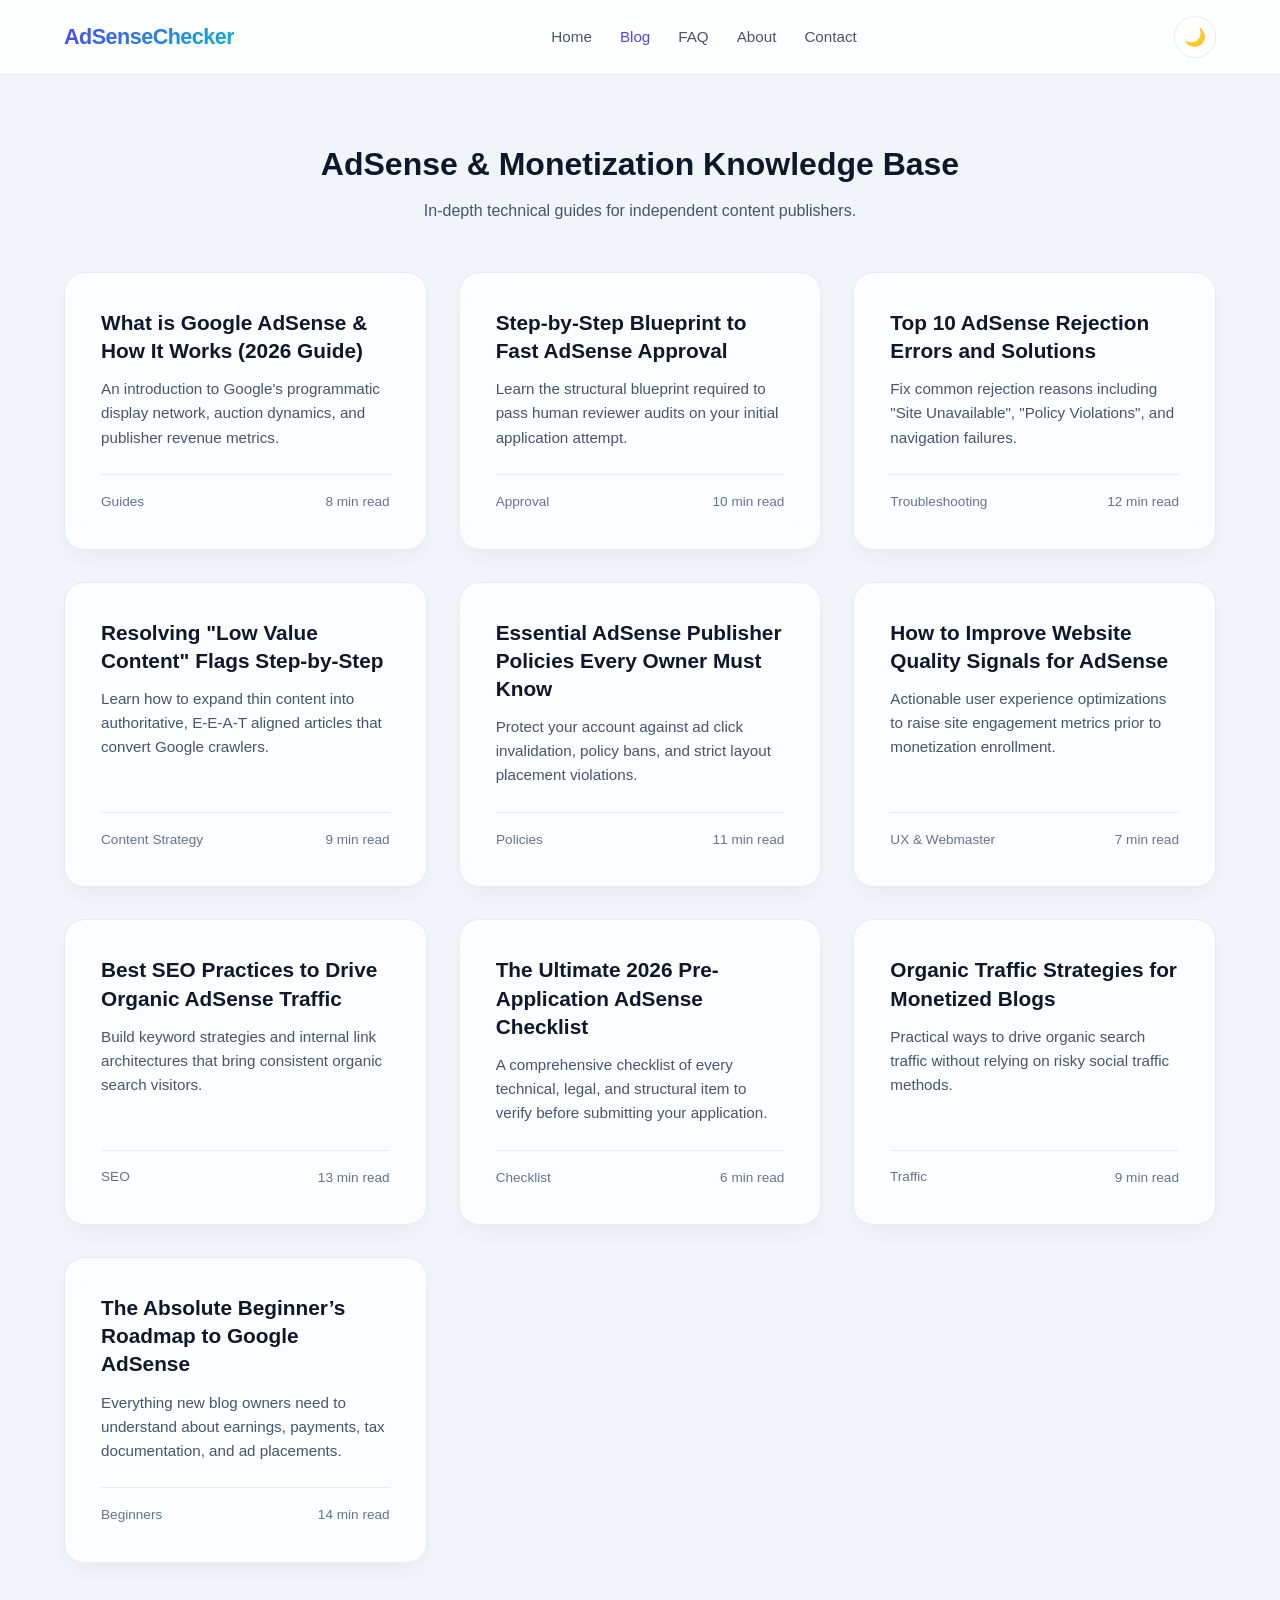
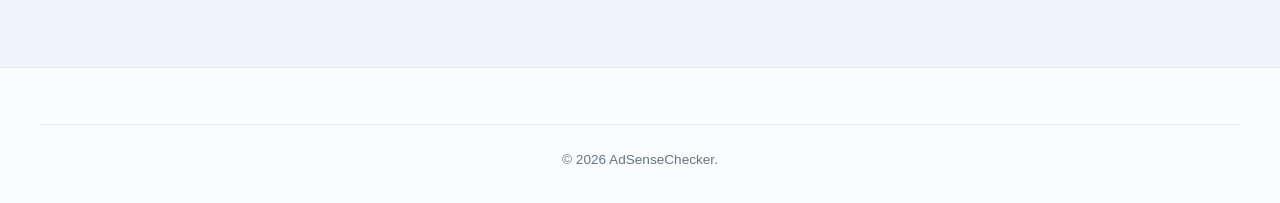
==== blog/index.html @ ef90d0b4 "Create index.html" ====
<!DOCTYPE html>
<html lang="en" data-theme="light">
<head>
  <meta charset="UTF-8">
  <meta name="viewport" content="width=device-width, initial-scale=1.0">
  <title>AdSense & SEO Knowledge Base - Publisher Guides</title>
  <meta name="description" content="In-depth tutorials, policy breakdowns, and technical SEO strategies to help website owners gain and maintain Google AdSense monetization.">
  <link rel="canonical" href="https://yourusername.github.io/google-adsense-checker/blog/index.html">
  <link rel="stylesheet" href="../css/main.css">
</head>
<body>
  <header class="navbar">
    <div class="container nav-container">
      <a href="../index.html" class="logo">AdSenseChecker</a>
      <ul class="nav-links" id="navLinks">
        <li><a href="../index.html">Home</a></li>
        <li><a href="index.html" class="active">Blog</a></li>
        <li><a href="../faq.html">FAQ</a></li>
        <li><a href="../about.html">About</a></li>
        <li><a href="../contact.html">Contact</a></li>
      </ul>
      <div class="nav-actions"><button id="themeToggle" class="theme-toggle">🌙</button></div>
    </div>
  </header>

  <main class="container" style="padding: 4rem 1.5rem;">
    <h1 style="text-align: center; margin-bottom: 0.5rem;">AdSense & Monetization Knowledge Base</h1>
    <p style="text-align: center; color: var(--text-muted); margin-bottom: 3rem;">In-depth technical guides for independent content publishers.</p>

    <div class="blog-grid">

      <article class="glass-card blog-card">
        <div>
          <h3><a href="what-is-google-adsense.html">What is Google AdSense & How It Works (2026 Guide)</a></h3>
          <p>An introduction to Google's programmatic display network, auction dynamics, and publisher revenue metrics.</p>
        </div>
        <div class="meta-info"><span>Guides</span><span>8 min read</span></div>
      </article>

      <article class="glass-card blog-card">
        <div>
          <h3><a href="how-to-get-adsense-approval.html">Step-by-Step Blueprint to Fast AdSense Approval</a></h3>
          <p>Learn the structural blueprint required to pass human reviewer audits on your initial application attempt.</p>
        </div>
        <div class="meta-info"><span>Approval</span><span>10 min read</span></div>
      </article>

      <article class="glass-card blog-card">
        <div>
          <h3><a href="common-adsense-rejection-reasons.html">Top 10 AdSense Rejection Errors and Solutions</a></h3>
          <p>Fix common rejection reasons including "Site Unavailable", "Policy Violations", and navigation failures.</p>
        </div>
        <div class="meta-info"><span>Troubleshooting</span><span>12 min read</span></div>
      </article>

      <article class="glass-card blog-card">
        <div>
          <h3><a href="low-value-content-explained.html">Resolving "Low Value Content" Flags Step-by-Step</a></h3>
          <p>Learn how to expand thin content into authoritative, E-E-A-T aligned articles that convert Google crawlers.</p>
        </div>
        <div class="meta-info"><span>Content Strategy</span><span>9 min read</span></div>
      </article>

      <article class="glass-card blog-card">
        <div>
          <h3><a href="google-adsense-policies.html">Essential AdSense Publisher Policies Every Owner Must Know</a></h3>
          <p>Protect your account against ad click invalidation, policy bans, and strict layout placement violations.</p>
        </div>
        <div class="meta-info"><span>Policies</span><span>11 min read</span></div>
      </article>

      <article class="glass-card blog-card">
        <div>
          <h3><a href="improve-website-quality.html">How to Improve Website Quality Signals for AdSense</a></h3>
          <p>Actionable user experience optimizations to raise site engagement metrics prior to monetization enrollment.</p>
        </div>
        <div class="meta-info"><span>UX & Webmaster</span><span>7 min read</span></div>
      </article>

      <article class="glass-card blog-card">
        <div>
          <h3><a href="best-seo-practices.html">Best SEO Practices to Drive Organic AdSense Traffic</a></h3>
          <p>Build keyword strategies and internal link architectures that bring consistent organic search visitors.</p>
        </div>
        <div class="meta-info"><span>SEO</span><span>13 min read</span></div>
      </article>

      <article class="glass-card blog-card">
        <div>
          <h3><a href="adsense-approval-checklist.html">The Ultimate 2026 Pre-Application AdSense Checklist</a></h3>
          <p>A comprehensive checklist of every technical, legal, and structural item to verify before submitting your application.</p>
        </div>
        <div class="meta-info"><span>Checklist</span><span>6 min read</span></div>
      </article>

      <article class="glass-card blog-card">
        <div>
          <h3><a href="website-traffic-tips.html">Organic Traffic Strategies for Monetized Blogs</a></h3>
          <p>Practical ways to drive organic search traffic without relying on risky social traffic methods.</p>
        </div>
        <div class="meta-info"><span>Traffic</span><span>9 min read</span></div>
      </article>

      <article class="glass-card blog-card">
        <div>
          <h3><a href="beginners-guide-to-adsense.html">The Absolute Beginner’s Roadmap to Google AdSense</a></h3>
          <p>Everything new blog owners need to understand about earnings, payments, tax documentation, and ad placements.</p>
        </div>
        <div class="meta-info"><span>Beginners</span><span>14 min read</span></div>
      </article>

    </div>
  </main>

  <footer><div class="container footer-bottom"><p>&copy; 2026 AdSenseChecker.</p></div></footer>
  <script src="../js/app.js"></script>
</body>
</html>
---- css/main.css ----
/* ==========================================================================
   Design Token Engine & CSS Variables
   ========================================================================== */
:root {
  --font-sans: -apple-system, BlinkMacSystemFont, "Segoe UI", Roboto, Oxygen, Ubuntu, Cantarell, "Open Sans", "Helvetica Neue", sans-serif;
  --font-mono: "SFMono-Regular", Consolas, "Liberation Mono", Menlo, Courier, monospace;

  /* Light Theme Palette */
  --bg-body: #f1f5f9;
  --bg-card: rgba(255, 255, 255, 0.75);
  --bg-card-hover: rgba(255, 255, 255, 0.9);
  --bg-glass-nav: rgba(255, 255, 255, 0.85);
  --border-color: rgba(226, 232, 240, 0.8);
  --border-accent: rgba(99, 102, 241, 0.3);

  --text-main: #0f172a;
  --text-muted: #475569;
  --text-subtle: #64748b;

  --primary: #4f46e5;
  --primary-hover: #4338ca;
  --primary-glow: rgba(79, 70, 229, 0.25);
  --accent-gradient: linear-gradient(135deg, #4f46e5 0%, #06b6d4 100%);
  --accent-gradient-hover: linear-gradient(135deg, #4338ca 0%, #0891b2 100%);

  /* Indicator Colors */
  --color-success: #10b981;
  --color-warning: #f59e0b;
  --color-danger: #ef4444;

  /* Glassmorphism Specs */
  --backdrop-blur: blur(16px);
  --shadow-sm: 0 2px 4px 0 rgba(0, 0, 0, 0.05);
  --shadow-md: 0 10px 25px -5px rgba(0, 0, 0, 0.05), 0 8px 10px -6px rgba(0, 0, 0, 0.01);
  --shadow-lg: 0 20px 30px -10px rgba(0, 0, 0, 0.07);
  --radius-sm: 0.375rem;
  --radius-md: 0.75rem;
  --radius-lg: 1.25rem;
  --radius-full: 9999px;
}

[data-theme="dark"] {
  --bg-body: #090d16;
  --bg-card: rgba(17, 24, 39, 0.65);
  --bg-card-hover: rgba(31, 41, 55, 0.85);
  --bg-glass-nav: rgba(15, 23, 42, 0.85);
  --border-color: rgba(255, 255, 255, 0.08);
  --border-accent: rgba(129, 140, 248, 0.3);

  --text-main: #f8fafc;
  --text-muted: #cbd5e1;
  --text-subtle: #94a3b8;

  --primary: #6366f1;
  --primary-hover: #818cf8;
  --primary-glow: rgba(99, 102, 241, 0.35);
  --accent-gradient: linear-gradient(135deg, #6366f1 0%, #22d3ee 100%);
  --shadow-md: 0 10px 25px -5px rgba(0, 0, 0, 0.5);
  --shadow-lg: 0 20px 30px -10px rgba(0, 0, 0, 0.6);
}

/* ==========================================================================
   Global Reset & Layout Foundations
   ========================================================================== */
*, *::before, *::after {
  box-sizing: border-box;
  margin: 0;
  padding: 0;
}

html {
  scroll-behavior: smooth;
  font-size: 16px;
}

body {
  font-family: var(--font-sans);
  background-color: var(--bg-body);
  color: var(--text-main);
  line-height: 1.6;
  min-height: 100vh;
  display: flex;
  flex-direction: column;
  transition: background-color 0.3s ease, color 0.3s ease;
  overflow-x: hidden;
}

.container {
  width: 100%;
  max-width: 1200px;
  margin: 0 auto;
  padding: 0 1.5rem;
}

/* ==========================================================================
   Glassmorphism Component Library
   ========================================================================== */
.glass-card {
  background: var(--bg-card);
  backdrop-filter: var(--backdrop-blur);
  -webkit-backdrop-filter: var(--backdrop-blur);
  border: 1px solid var(--border-color);
  border-radius: var(--radius-lg);
  box-shadow: var(--shadow-md);
  padding: 2.25rem;
  transition: transform 0.3s cubic-bezier(0.4, 0, 0.2, 1), box-shadow 0.3s ease, border-color 0.3s ease;
}

.glass-card:hover {
  border-color: var(--border-accent);
}

.btn-primary {
  display: inline-flex;
  align-items: center;
  justify-content: center;
  gap: 0.5rem;
  background: var(--accent-gradient);
  color: #ffffff;
  border: none;
  padding: 0.85rem 1.75rem;
  font-weight: 600;
  font-size: 1rem;
  border-radius: var(--radius-md);
  cursor: pointer;
  box-shadow: 0 4px 14px var(--primary-glow);
  text-decoration: none;
  transition: all 0.25s ease;
}

.btn-primary:hover {
  transform: translateY(-2px);
  box-shadow: 0 6px 20px var(--primary-glow);
  opacity: 0.95;
}

.btn-secondary {
  display: inline-flex;
  align-items: center;
  justify-content: center;
  background: transparent;
  color: var(--text-main);
  border: 1px solid var(--border-color);
  padding: 0.85rem 1.75rem;
  font-weight: 600;
  font-size: 1rem;
  border-radius: var(--radius-md);
  cursor: pointer;
  text-decoration: none;
  transition: all 0.25s ease;
}

.btn-secondary:hover {
  background: var(--bg-card-hover);
  border-color: var(--primary);
  color: var(--primary);
}

/* ==========================================================================
   Header & Navigation Module
   ========================================================================== */
.navbar {
  position: sticky;
  top: 0;
  z-index: 1000;
  background: var(--bg-glass-nav);
  backdrop-filter: var(--backdrop-blur);
  -webkit-backdrop-filter: var(--backdrop-blur);
  border-bottom: 1px solid var(--border-color);
  padding: 1rem 0;
}

.nav-container {
  display: flex;
  justify-content: space-between;
  align-items: center;
}

.logo {
  font-size: 1.35rem;
  font-weight: 800;
  letter-spacing: -0.025em;
  background: var(--accent-gradient);
  -webkit-background-clip: text;
  -webkit-text-fill-color: transparent;
  text-decoration: none;
  display: flex;
  align-items: center;
  gap: 0.5rem;
}

.nav-links {
  display: flex;
  gap: 1.75rem;
  list-style: none;
  align-items: center;
}

.nav-links a {
  color: var(--text-muted);
  text-decoration: none;
  font-weight: 500;
  font-size: 0.95rem;
  transition: color 0.2s ease;
}

.nav-links a:hover,
.nav-links a.active {
  color: var(--primary);
}

.nav-actions {
  display: flex;
  align-items: center;
  gap: 1rem;
}

.theme-toggle {
  background: var(--bg-card);
  border: 1px solid var(--border-color);
  width: 42px;
  height: 42px;
  border-radius: var(--radius-full);
  cursor: pointer;
  display: flex;
  align-items: center;
  justify-content: center;
  color: var(--text-main);
  font-size: 1.1rem;
  transition: all 0.2s ease;
}

.theme-toggle:hover {
  border-color: var(--primary);
}

.mobile-menu-btn {
  display: none;
  background: none;
  border: none;
  font-size: 1.5rem;
  color: var(--text-main);
  cursor: pointer;
}

/* Mobile Drawer Overlay */
@media (max-width: 868px) {
  .mobile-menu-btn { display: block; }
  .nav-links {
    position: fixed;
    top: 65px;
    left: 0;
    right: 0;
    background: var(--bg-body);
    border-bottom: 1px solid var(--border-color);
    flex-direction: column;
    padding: 1.5rem;
    gap: 1.25rem;
    transform: translateY(-150%);
    transition: transform 0.3s cubic-bezier(0.4, 0, 0.2, 1);
    box-shadow: var(--shadow-lg);
  }
  .nav-links.active { transform: translateY(0); }
}

/* ==========================================================================
   Hero & Tool Workspace Section
   ========================================================================== */
.hero-section {
  padding: 4.5rem 0 3.5rem;
  text-align: center;
}

.badge {
  display: inline-block;
  padding: 0.35rem 0.85rem;
  background: rgba(79, 70, 229, 0.1);
  color: var(--primary);
  border: 1px solid var(--border-accent);
  border-radius: var(--radius-full);
  font-size: 0.85rem;
  font-weight: 600;
  margin-bottom: 1.25rem;
}

.hero-title {
  font-size: clamp(2.1rem, 4vw, 3.5rem);
  font-weight: 800;
  line-height: 1.15;
  letter-spacing: -0.03em;
  margin-bottom: 1.25rem;
}

.hero-subtitle {
  color: var(--text-muted);
  font-size: 1.15rem;
  max-width: 720px;
  margin: 0 auto 2.5rem;
}

.checker-wrapper {
  max-width: 800px;
  margin: 0 auto;
}

.checker-form {
  display: flex;
  gap: 0.75rem;
}

.checker-form input {
  flex: 1;
  padding: 0.95rem 1.25rem;
  border-radius: var(--radius-md);
  border: 1px solid var(--border-color);
  background: rgba(255, 255, 255, 0.05);
  color: var(--text-main);
  font-size: 1rem;
  outline: none;
  transition: border-color 0.2s ease, box-shadow 0.2s ease;
}

.checker-form input:focus {
  border-color: var(--primary);
  box-shadow: 0 0 0 3px var(--primary-glow);
}

@media (max-width: 640px) {
  .checker-form { flex-direction: column; }
}

/* Results UI Grid */
.results-grid {
  display: grid;
  grid-template-columns: repeat(auto-fit, minmax(220px, 1fr));
  gap: 1.5rem;
  margin-top: 2rem;
}

.score-card {
  text-align: center;
  padding: 1.75rem 1rem;
}

.score-circle {
  width: 95px;
  height: 95px;
  border-radius: var(--radius-full);
  border: 7px solid var(--primary);
  display: flex;
  align-items: center;
  justify-content: center;
  font-size: 1.85rem;
  font-weight: 800;
  margin: 0 auto 1rem;
  background: var(--bg-card);
}

.score-circle.pass { border-color: var(--color-success); color: var(--color-success); }
.score-circle.warn { border-color: var(--color-warning); color: var(--color-warning); }
.score-circle.fail { border-color: var(--color-danger); color: var(--color-danger); }

/* ==========================================================================
   Article Grid & Content Layout
   ========================================================================== */
.blog-grid {
  display: grid;
  grid-template-columns: repeat(auto-fill, minmax(320px, 1fr));
  gap: 2rem;
  margin: 2.5rem 0;
}

.blog-card {
  display: flex;
  flex-direction: column;
  justify-content: space-between;
  height: 100%;
}

.blog-card h3 {
  font-size: 1.3rem;
  margin-bottom: 0.75rem;
  line-height: 1.35;
}

.blog-card h3 a {
  color: var(--text-main);
  text-decoration: none;
  transition: color 0.2s ease;
}

.blog-card h3 a:hover {
  color: var(--primary);
}

.blog-card p {
  color: var(--text-muted);
  font-size: 0.95rem;
  margin-bottom: 1.5rem;
  flex-grow: 1;
}

.meta-info {
  display: flex;
  justify-content: space-between;
  align-items: center;
  font-size: 0.85rem;
  color: var(--text-subtle);
  border-top: 1px solid var(--border-color);
  padding-top: 1rem;
}

/* Breadcrumb Navigation */
.breadcrumb {
  display: flex;
  align-items: center;
  gap: 0.5rem;
  list-style: none;
  font-size: 0.875rem;
  color: var(--text-subtle);
  margin-bottom: 1.5rem;
}

.breadcrumb a {
  color: var(--text-muted);
  text-decoration: none;
}

.breadcrumb a:hover { color: var(--primary); }
.breadcrumb li::after { content: "/"; margin-left: 0.5rem; }
.breadcrumb li:last-child::after { content: ""; }

/* Accordion FAQ Component */
.faq-accordion {
  display: flex;
  flex-direction: column;
  gap: 1rem;
  margin: 2rem 0;
}

.faq-item {
  cursor: pointer;
  padding: 1.25rem 1.5rem;
}

.faq-question {
  display: flex;
  justify-content: space-between;
  align-items: center;
  font-weight: 700;
  font-size: 1.1rem;
}

.faq-answer {
  max-height: 0;
  overflow: hidden;
  transition: max-height 0.3s ease, margin-top 0.3s ease;
  color: var(--text-muted);
  font-size: 0.975rem;
}

.faq-item.active .faq-answer {
  max-height: 300px;
  margin-top: 0.85rem;
}

.faq-icon {
  transition: transform 0.3s ease;
}

.faq-item.active .faq-icon {
  transform: rotate(180deg);
}

/* ==========================================================================
   Footer Component
   ========================================================================== */
footer {
  margin-top: auto;
  border-top: 1px solid var(--border-color);
  background: var(--bg-card);
  padding: 3.5rem 0 2rem;
  color: var(--text-muted);
  font-size: 0.925rem;
}

.footer-grid {
  display: grid;
  grid-template-columns: 2fr repeat(3, 1fr);
  gap: 2.5rem;
  margin-bottom: 2.5rem;
}

@media (max-width: 768px) {
  .footer-grid { grid-template-columns: 1fr 1fr; }
}

@media (max-width: 480px) {
  .footer-grid { grid-template-columns: 1fr; }
}

.footer-col h4 {
  color: var(--text-main);
  font-size: 1rem;
  margin-bottom: 1rem;
}

.footer-col ul {
  list-style: none;
  display: flex;
  flex-direction: column;
  gap: 0.6rem;
}

.footer-col a {
  color: var(--text-muted);
  text-decoration: none;
  transition: color 0.2s ease;
}

.footer-col a:hover {
  color: var(--primary);
}

.footer-bottom {
  border-top: 1px solid var(--border-color);
  padding-top: 1.5rem;
  text-align: center;
  color: var(--text-subtle);
  font-size: 0.85rem;
}
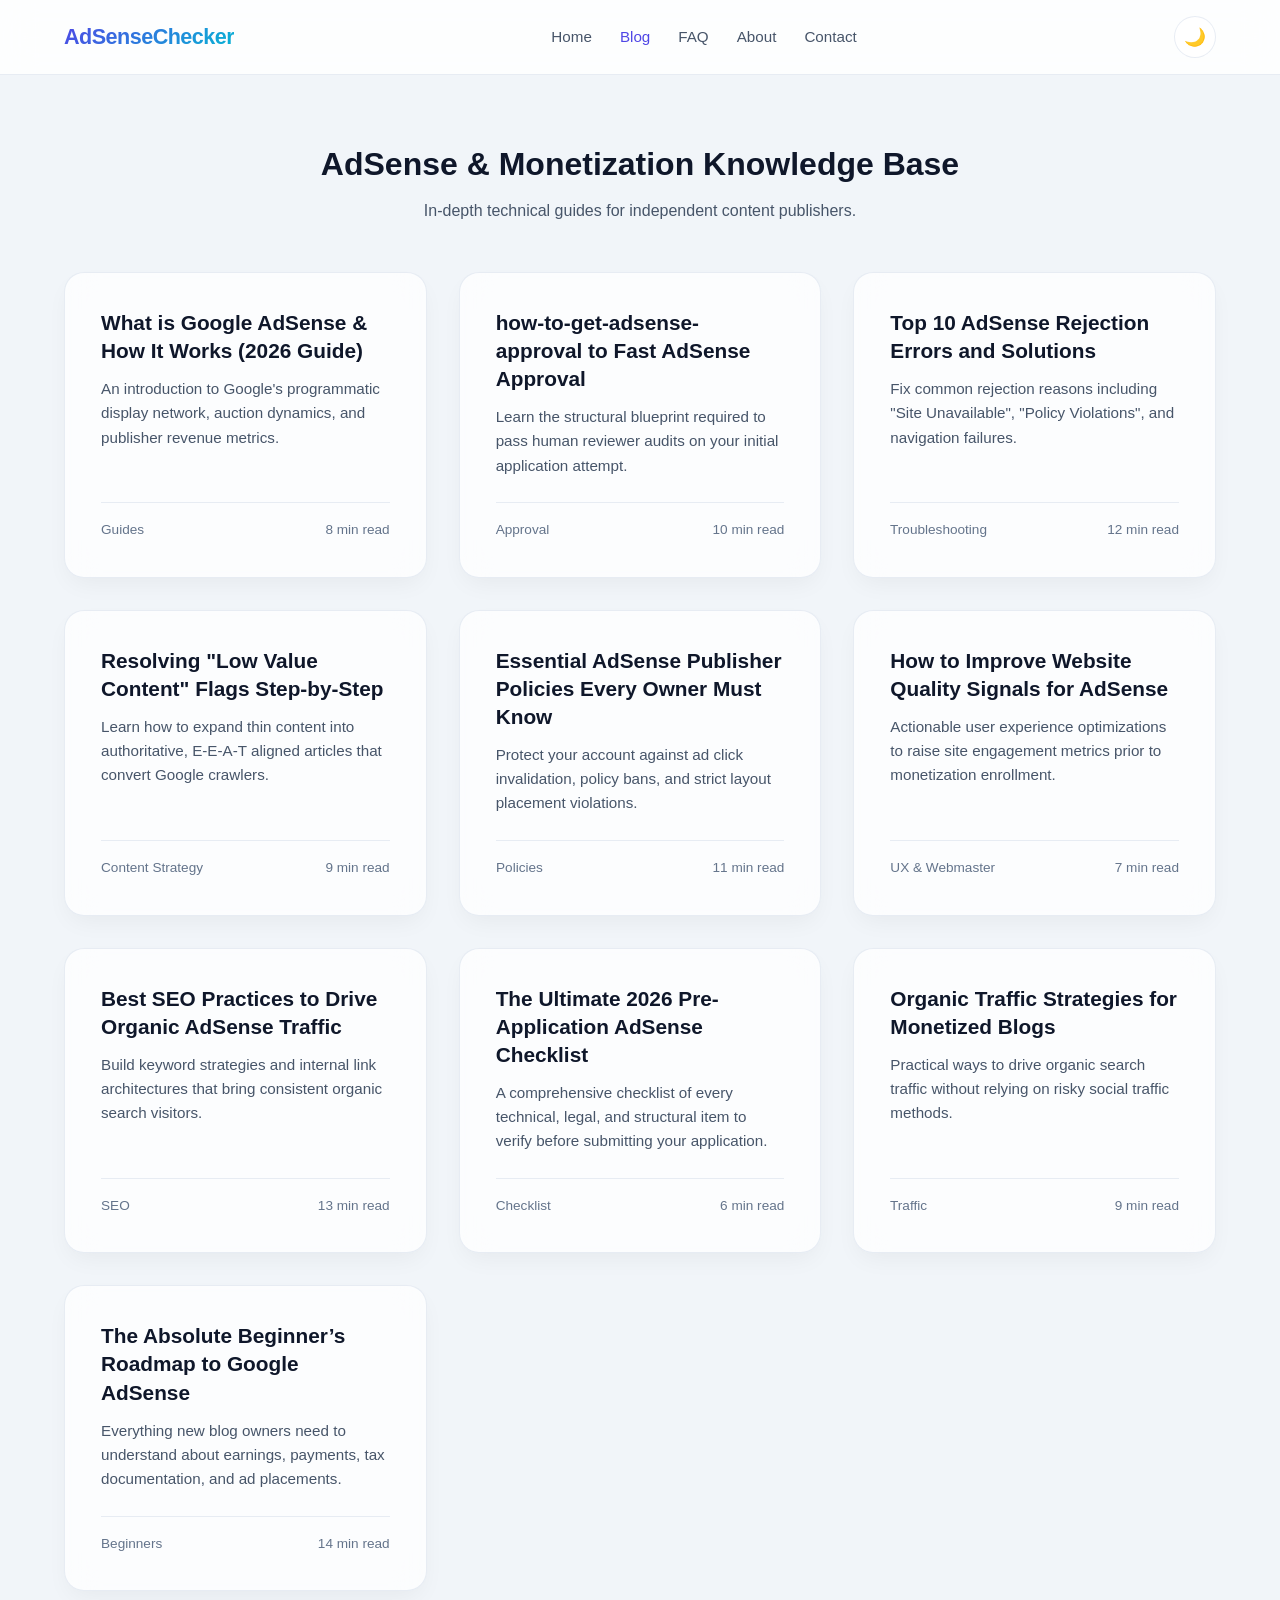
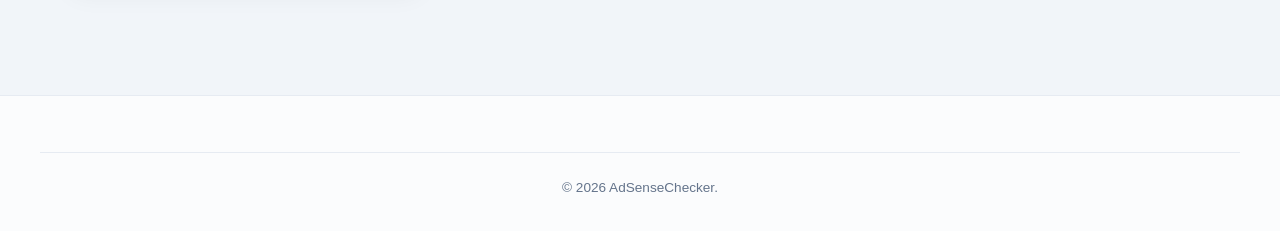
==== commit 01595c24: "Update index.html" ====
--- a/blog/index.html
+++ b/blog/index.html
@@ -39,7 +39,7 @@
 
       <article class="glass-card blog-card">
         <div>
-          <h3><a href="how-to-get-adsense-approval.html">Step-by-Step Blueprint to Fast AdSense Approval</a></h3>
+          <h3><a href="how-to-get-adsense-approval.html">how-to-get-adsense-approval to Fast AdSense Approval</a></h3>
           <p>Learn the structural blueprint required to pass human reviewer audits on your initial application attempt.</p>
         </div>
         <div class="meta-info"><span>Approval</span><span>10 min read</span></div>
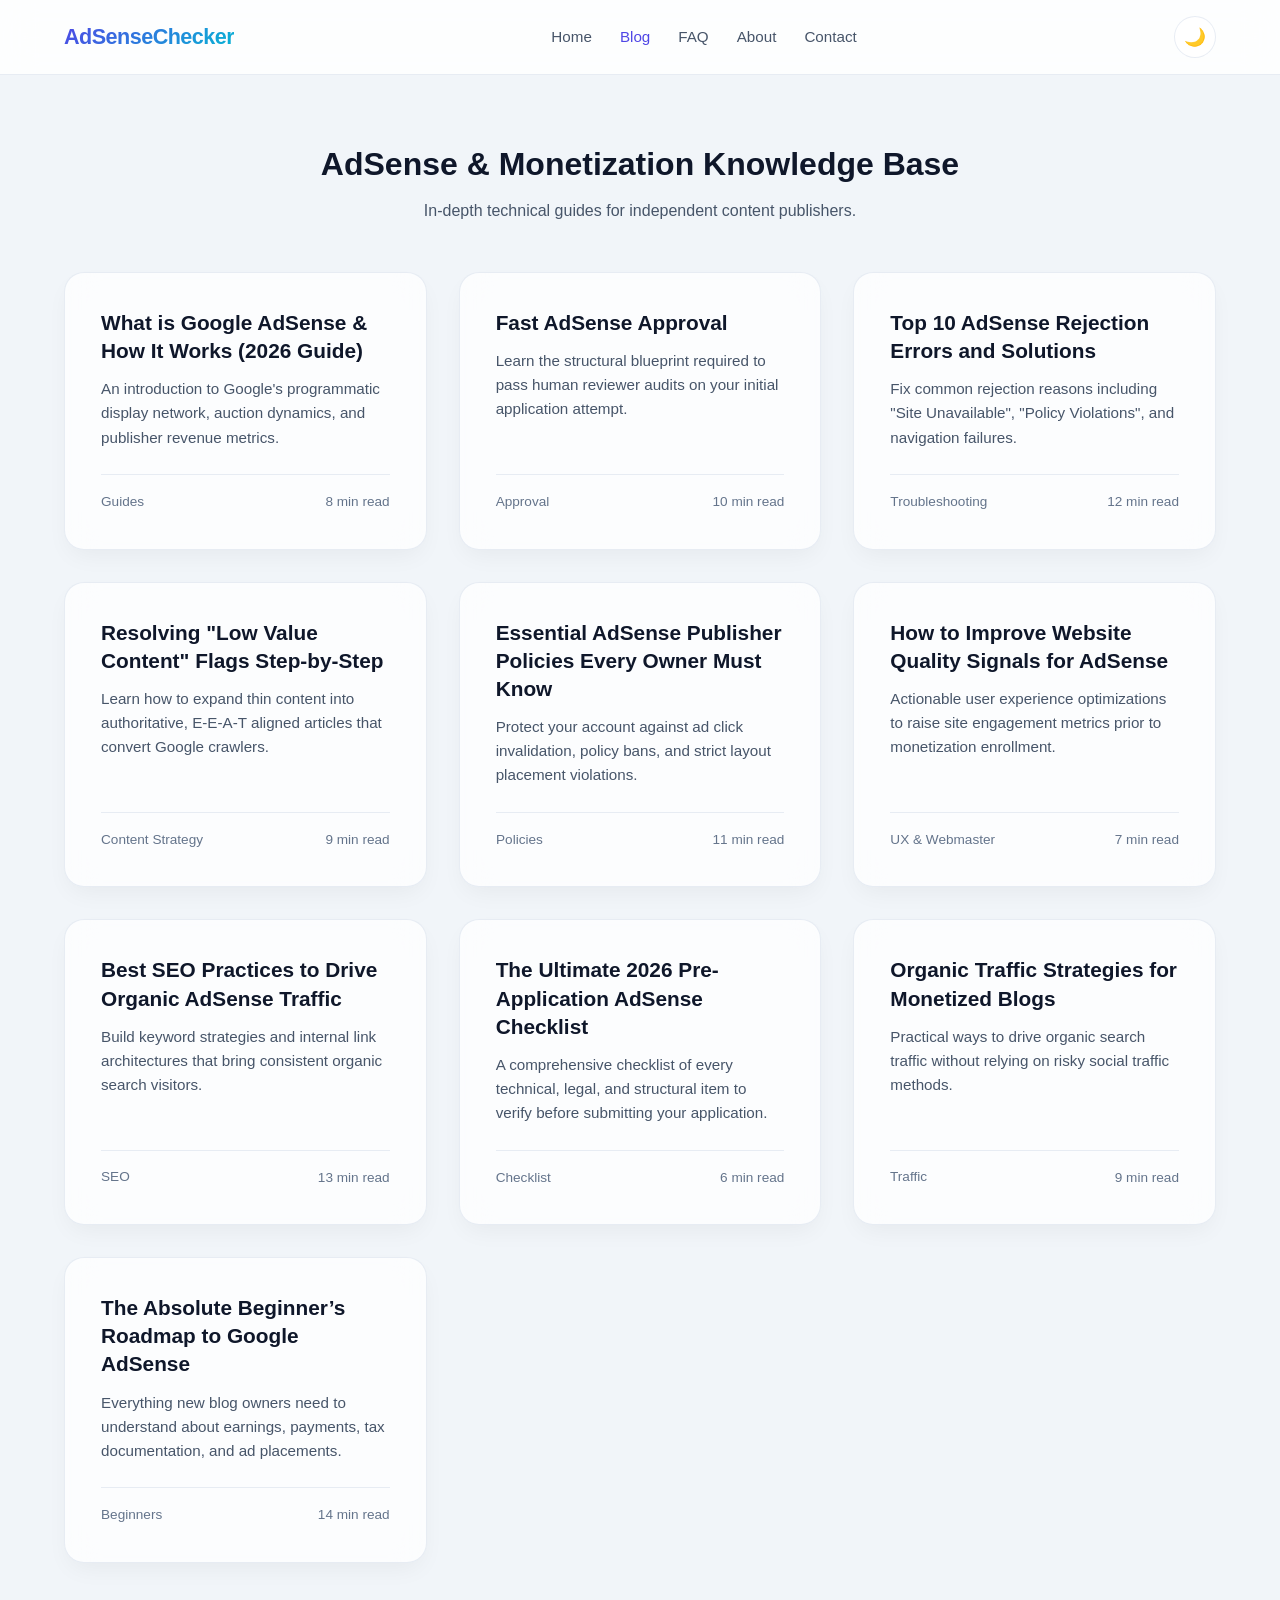
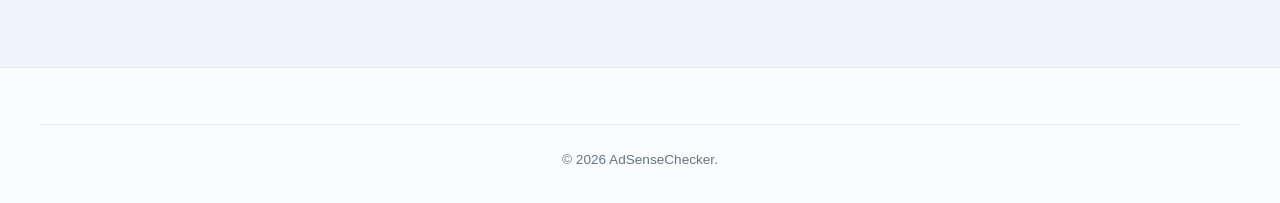
==== commit 3f893dc4: "Update index.html" ====
--- a/blog/index.html
+++ b/blog/index.html
@@ -39,7 +39,7 @@
 
       <article class="glass-card blog-card">
         <div>
-          <h3><a href="how-to-get-adsense-approval.html">how-to-get-adsense-approval to Fast AdSense Approval</a></h3>
+          <h3><a href="fast-adsense-approval.html"> Fast AdSense Approval</a></h3>
           <p>Learn the structural blueprint required to pass human reviewer audits on your initial application attempt.</p>
         </div>
         <div class="meta-info"><span>Approval</span><span>10 min read</span></div>
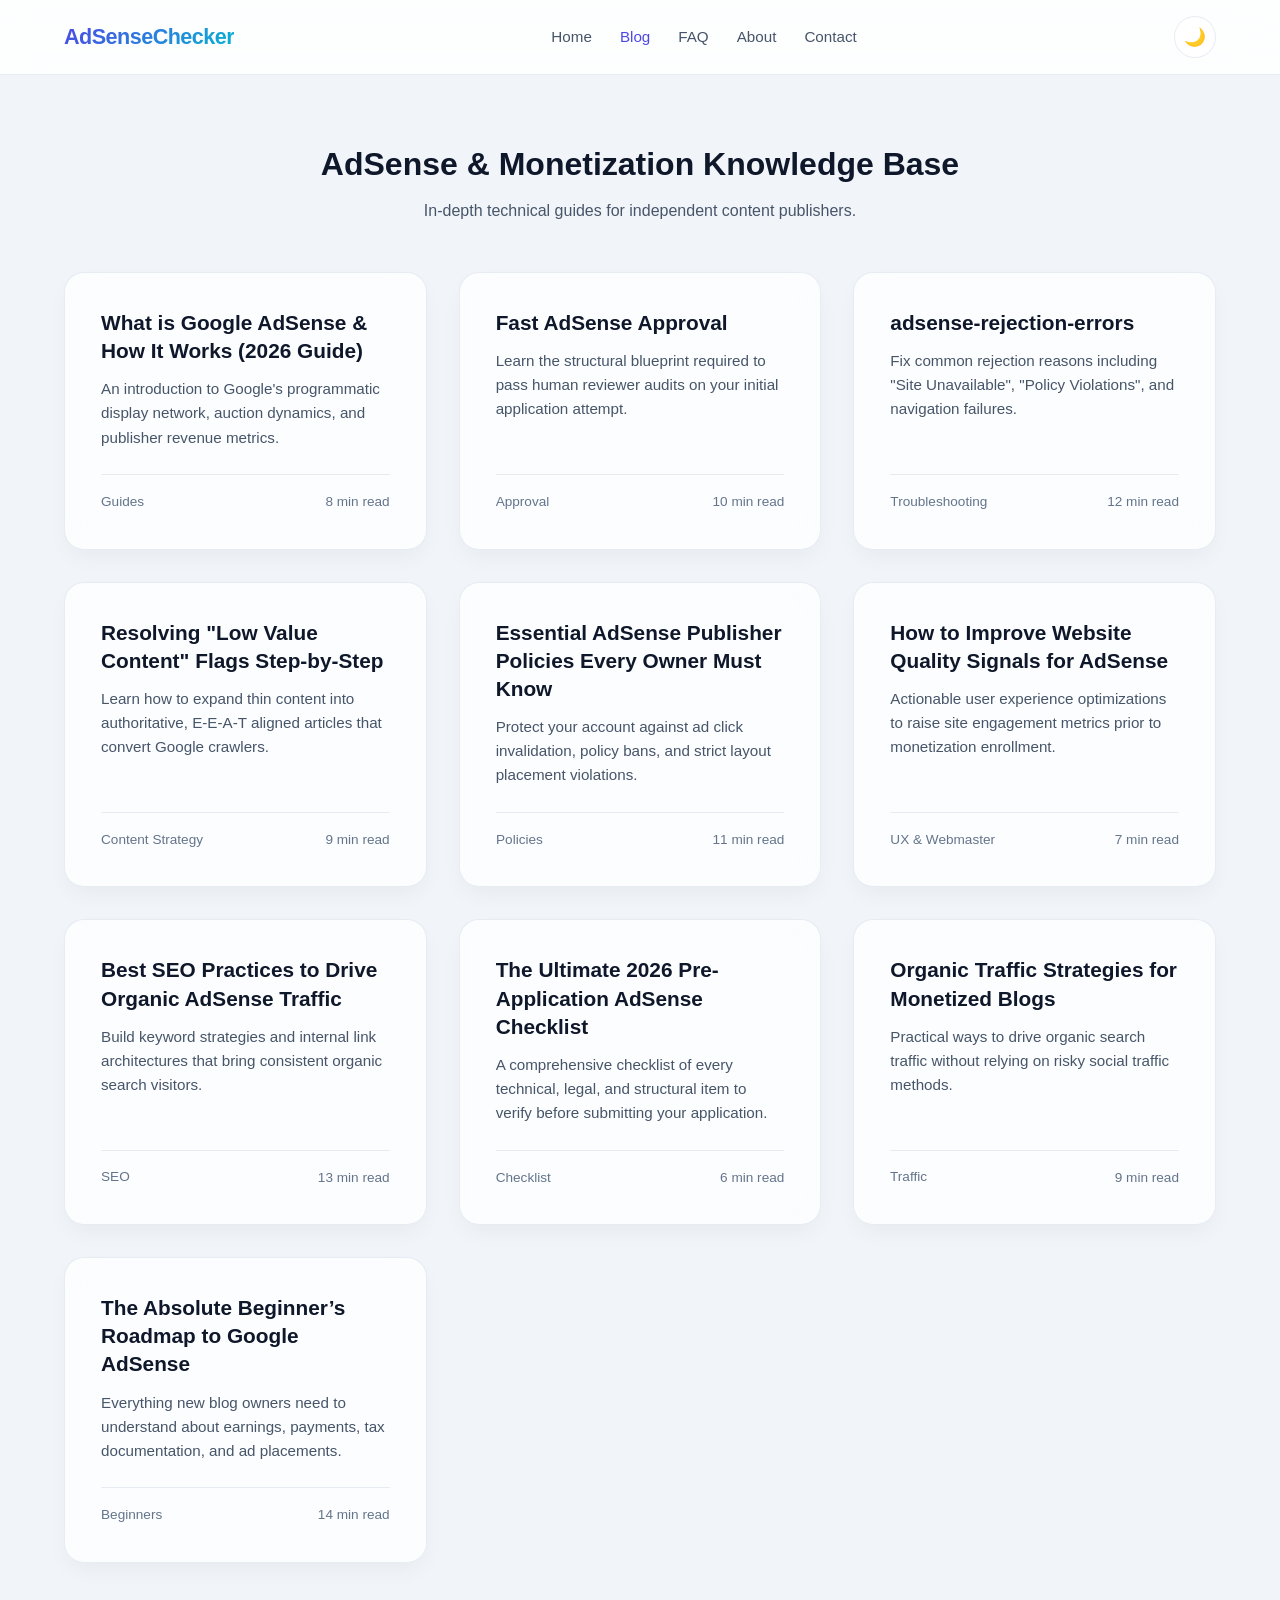
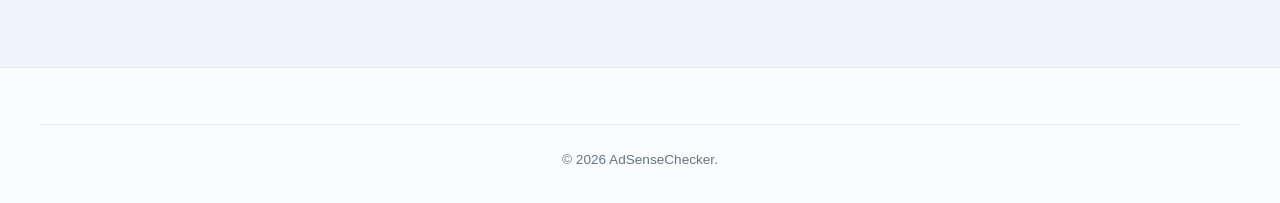
==== commit a86d9c6d: "Update index.html" ====
--- a/blog/index.html
+++ b/blog/index.html
@@ -47,7 +47,7 @@
 
       <article class="glass-card blog-card">
         <div>
-          <h3><a href="common-adsense-rejection-reasons.html">Top 10 AdSense Rejection Errors and Solutions</a></h3>
+          <h3><a href="adsense-rejection-errors.html">adsense-rejection-errors</a></h3>
           <p>Fix common rejection reasons including "Site Unavailable", "Policy Violations", and navigation failures.</p>
         </div>
         <div class="meta-info"><span>Troubleshooting</span><span>12 min read</span></div>
